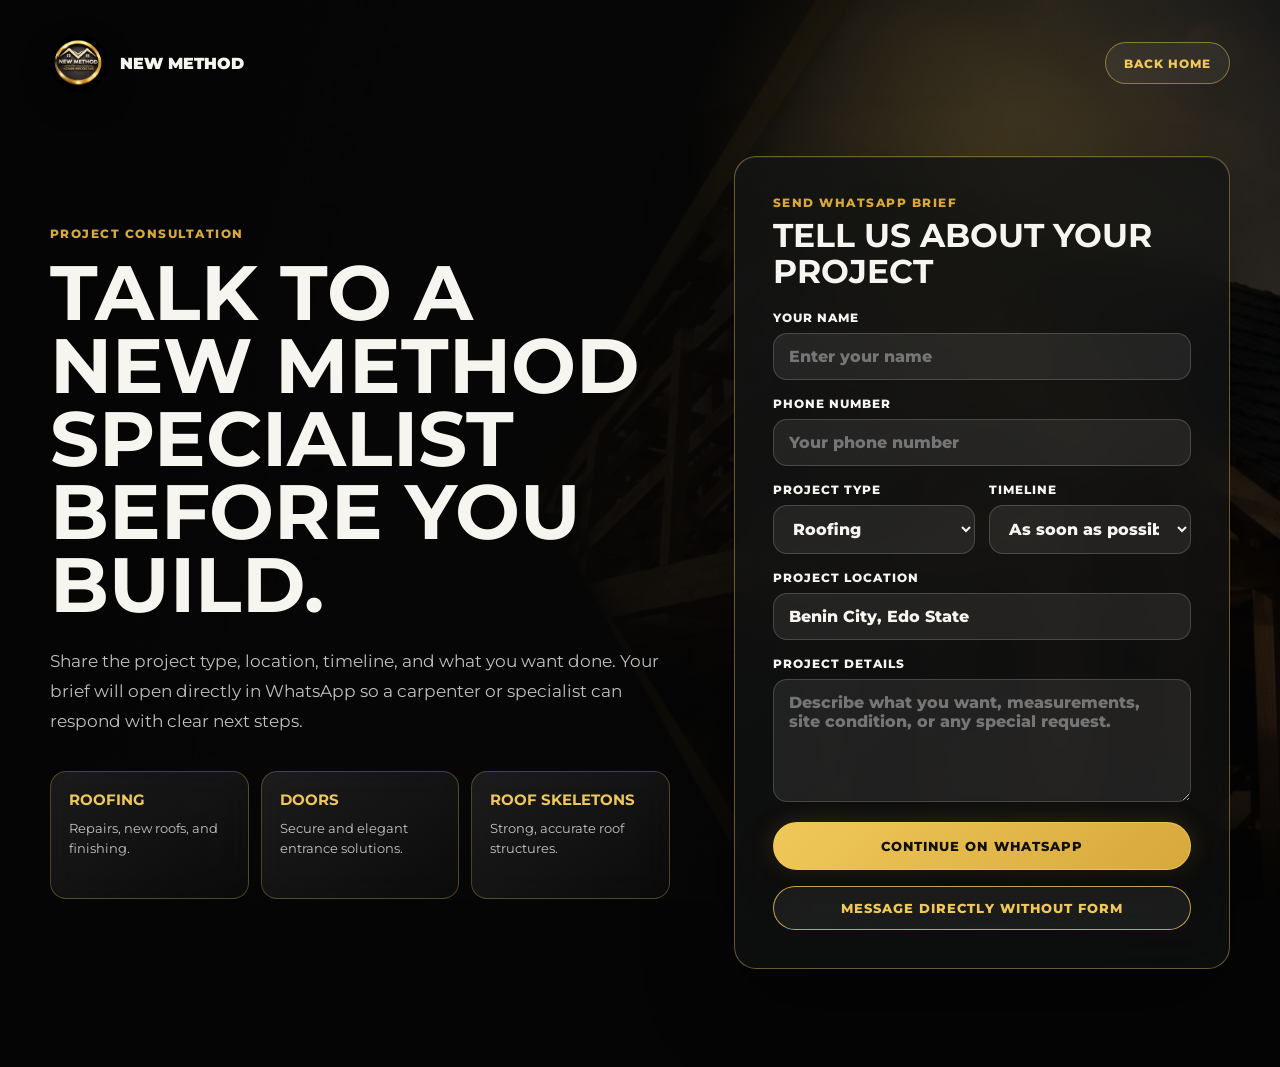
==== consultation.html @ fadebe5d "Initial website upload" ====
<!doctype html>
<html lang="en">
  <head>
    <meta charset="utf-8" />
    <meta name="viewport" content="width=device-width, initial-scale=1" />
    <meta
      name="description"
      content="Consult New Method Carpentry and Aluminium about roofing, doors, roof skeletons, and custom carpentry projects."
    />
    <title>Consultation | New Method Carpentry</title>
    <link rel="preconnect" href="https://fonts.googleapis.com" />
    <link rel="preconnect" href="https://fonts.gstatic.com" crossorigin />
    <link
      href="https://fonts.googleapis.com/css2?family=Montserrat:wght@400;500;600;700;800;900&display=swap"
      rel="stylesheet"
    />
    <link rel="stylesheet" href="styles.css?v=14" />
  </head>
  <body>
    <main class="consult-page">
      <img
        class="consult-bg"
        src="assets/landing-page-background.jpeg"
        alt="Timber roof skeleton under construction"
      />

      <header class="consult-header">
        <a class="consult-brand" href="index.html" aria-label="Back to New Method home">
          <img src="assets/new-method-logo.jpeg" alt="New Method Carpentry and Aluminum logo" />
          <span>New Method</span>
        </a>
        <a class="consult-nav-link" href="index.html">Back Home</a>
      </header>

      <section class="consult-layout" aria-label="Project consultation">
        <div class="consult-copy">
          <span>Project Consultation</span>
          <h1>Talk to a New Method specialist before you build.</h1>
          <p>
            Share the project type, location, timeline, and what you want done. Your brief will open directly
            in WhatsApp so a carpenter or specialist can respond with clear next steps.
          </p>

          <div class="consult-highlights" aria-label="Consultation highlights">
            <div>
              <strong>Roofing</strong>
              <small>Repairs, new roofs, and finishing.</small>
            </div>
            <div>
              <strong>Doors</strong>
              <small>Secure and elegant entrance solutions.</small>
            </div>
            <div>
              <strong>Roof Skeletons</strong>
              <small>Strong, accurate roof structures.</small>
            </div>
          </div>
        </div>

        <form class="consult-form" data-consult-form>
          <div class="form-heading">
            <span>Send WhatsApp Brief</span>
            <h2>Tell us about your project</h2>
          </div>

          <label>
            <span>Your name</span>
            <input name="name" type="text" placeholder="Enter your name" autocomplete="name" required />
          </label>

          <label>
            <span>Phone number</span>
            <input name="phone" type="tel" placeholder="Your phone number" autocomplete="tel" />
          </label>

          <div class="form-grid">
            <label>
              <span>Project type</span>
              <select name="service" required>
                <option value="Roofing">Roofing</option>
                <option value="Doors">Doors</option>
                <option value="Roof Skeletons">Roof Skeletons</option>
                <option value="Custom Carpentry">Custom Carpentry</option>
                <option value="Aluminium Work">Aluminium Work</option>
              </select>
            </label>

            <label>
              <span>Timeline</span>
              <select name="timeline" required>
                <option value="As soon as possible">As soon as possible</option>
                <option value="This week">This week</option>
                <option value="This month">This month</option>
                <option value="Still planning">Still planning</option>
              </select>
            </label>
          </div>

          <label>
            <span>Project location</span>
            <input name="location" type="text" value="Benin City, Edo State" required />
          </label>

          <label>
            <span>Project details</span>
            <textarea
              name="details"
              rows="5"
              placeholder="Describe what you want, measurements, site condition, or any special request."
              required
            ></textarea>
          </label>

          <button class="consult-submit" type="submit">
            Continue On WhatsApp
          </button>

          <a
            class="direct-whatsapp"
            href="https://wa.me/2348166090745?text=Hello%20New%20Method%2C%20I%20want%20to%20consult%20about%20a%20project."
            target="_blank"
            rel="noreferrer"
          >
            Message directly without form
          </a>
        </form>
      </section>
    </main>

    <script src="consultation.js?v=1"></script>
  </body>
</html>
---- styles.css ----
﻿:root {
  --gold: #d7a83b;
  --gold-bright: #f0c85a;
  --white: #f7f5f0;
  --dark: #0d0e0e;
  --panel: #111212;
  --line: rgba(215, 168, 59, 0.38);
  --soft: rgba(247, 245, 240, 0.78);
}

* {
  box-sizing: border-box;
}

*::before,
*::after {
  box-sizing: border-box;
}

html,
body {
  min-height: 100%;
}

html {
  -webkit-text-size-adjust: 100%;
  scroll-behavior: smooth;
  scroll-padding-top: 96px;
}

body {
  margin: 0;
  overflow-x: hidden;
  color: var(--white);
  background: #050505;
  font-family: Montserrat, Arial, sans-serif;
}

body.modal-open {
  overflow: hidden;
}

a {
  color: inherit;
  text-decoration: none;
}

img,
video {
  display: block;
  max-width: 100%;
}

button,
a,
input,
select,
textarea {
  -webkit-tap-highlight-color: rgba(240, 200, 90, 0.24);
}

:focus-visible {
  outline: 2px solid rgba(240, 200, 90, 0.9);
  outline-offset: 3px;
}

.top-component-bar {
  position: fixed;
  top: clamp(12px, 2vw, 22px);
  right: clamp(12px, 3vw, 42px);
  left: clamp(12px, 3vw, 42px);
  z-index: 40;
  display: flex;
  align-items: center;
  justify-content: space-between;
  gap: 18px;
  max-width: 1220px;
  margin: 0 auto;
  padding: 10px 12px;
  border: 1px solid rgba(240, 200, 90, 0.34);
  border-radius: 999px;
  background: linear-gradient(135deg, rgba(9, 10, 10, 0.74), rgba(9, 10, 10, 0.44));
  box-shadow: 0 22px 60px rgba(0, 0, 0, 0.3), inset 0 1px 0 rgba(255, 255, 255, 0.08);
  backdrop-filter: blur(22px);
}

.top-component-bar.is-menu-open {
  border-color: rgba(240, 200, 90, 0.54);
  background: linear-gradient(135deg, rgba(9, 10, 10, 0.9), rgba(9, 10, 10, 0.76));
}

.top-brand {
  display: inline-flex;
  align-items: center;
  gap: 10px;
  min-width: max-content;
  padding-right: 8px;
  color: var(--white);
  font-size: 0.86rem;
  font-weight: 900;
  letter-spacing: 0.04em;
  text-transform: uppercase;
}

.top-brand img {
  width: 38px;
  height: 38px;
  border-radius: 50%;
  object-fit: cover;
  box-shadow: 0 8px 18px rgba(0, 0, 0, 0.34);
}

.mobile-menu-toggle {
  display: none;
  appearance: none;
  width: 44px;
  height: 44px;
  place-items: center;
  border: 1px solid rgba(240, 200, 90, 0.46);
  border-radius: 50%;
  color: var(--gold-bright);
  background: rgba(255, 255, 255, 0.06);
  cursor: pointer;
  transition: border-color 160ms ease, background 160ms ease, transform 160ms ease;
}

.mobile-menu-toggle span {
  grid-area: 1 / 1;
  width: 20px;
  height: 2px;
  border-radius: 999px;
  background: currentColor;
  transform-origin: center;
  transition: transform 180ms ease, opacity 140ms ease;
}

.mobile-menu-toggle span:nth-child(1) {
  transform: translateY(-6px);
}

.mobile-menu-toggle span:nth-child(3) {
  transform: translateY(6px);
}

.top-component-bar.is-menu-open .mobile-menu-toggle span:nth-child(1) {
  transform: rotate(45deg);
}

.top-component-bar.is-menu-open .mobile-menu-toggle span:nth-child(2) {
  opacity: 0;
}

.top-component-bar.is-menu-open .mobile-menu-toggle span:nth-child(3) {
  transform: rotate(-45deg);
}

.mobile-menu-toggle:hover,
.mobile-menu-toggle:focus-visible {
  border-color: rgba(240, 200, 90, 0.82);
  background: rgba(255, 255, 255, 0.1);
  transform: translateY(-1px);
}

.top-nav-links {
  display: flex;
  align-items: center;
  justify-content: flex-end;
  gap: 6px;
  min-width: 0;
}

.top-nav-links a {
  display: inline-flex;
  min-height: 38px;
  align-items: center;
  justify-content: center;
  border: 1px solid transparent;
  border-radius: 999px;
  padding: 9px 13px;
  color: rgba(247, 245, 240, 0.88);
  font-size: clamp(0.68rem, 0.82vw, 0.82rem);
  font-weight: 800;
  letter-spacing: 0.04em;
  text-transform: uppercase;
  white-space: nowrap;
  transition: color 160ms ease, background 160ms ease, border-color 160ms ease, transform 160ms ease;
}

.top-nav-links a:hover,
.top-nav-links a:focus-visible {
  border-color: rgba(240, 200, 90, 0.4);
  color: var(--gold-bright);
  background: rgba(255, 255, 255, 0.07);
  transform: translateY(-2px);
}

.top-nav-links .nav-quote {
  border-color: rgba(240, 200, 90, 0.78);
  color: #12100b;
  background: linear-gradient(135deg, var(--gold-bright), var(--gold));
}

.top-nav-links .nav-quote:hover,
.top-nav-links .nav-quote:focus-visible {
  color: #12100b;
  background: linear-gradient(135deg, #ffe28c, var(--gold));
}

.landing {
  min-height: 100svh;
  background:
    radial-gradient(circle at 12% 18%, rgba(255, 255, 255, 0.05), transparent 20%),
    #050505;
}

.poster {
  position: relative;
  width: 100%;
  min-height: 100svh;
  overflow: hidden;
  background: var(--dark);
  isolation: isolate;
}

.background {
  position: absolute;
  inset: 0;
  z-index: -3;
  width: 100%;
  height: 100%;
  object-fit: cover;
  object-position: center;
}

.poster::before {
  position: absolute;
  inset: 0;
  z-index: -2;
  background: linear-gradient(90deg, rgba(0, 0, 0, 0.12), transparent 74%);
  content: "";
}

.copy-panel {
  width: min(51.5vw, 790px);
  min-height: calc(100svh - 54px);
  padding: clamp(38px, 7.3vh, 74px) 0 86px clamp(42px, 5.55vw, 86px);
}

.logo {
  display: block;
  width: clamp(164px, 20vw, 315px);
  aspect-ratio: 1;
  margin-left: clamp(20px, 2.35vw, 37px);
  object-fit: cover;
  border-radius: 50%;
  filter: drop-shadow(0 18px 28px rgba(0, 0, 0, 0.42));
}

.headline {
  margin-top: clamp(24px, 3.2vh, 40px);
}

h1 {
  margin: 0;
  text-transform: uppercase;
  letter-spacing: 0;
  line-height: 0.96;
}

h1 span,
h1 strong {
  display: block;
  font-weight: 900;
  text-shadow: 0 5px 10px rgba(0, 0, 0, 0.45);
}

h1 span {
  color: var(--white);
  font-size: clamp(3.1rem, 5.55vw, 5.25rem);
}

h1 strong {
  margin-top: 10px;
  color: var(--gold);
  font-size: clamp(3.3rem, 5.9vw, 5.65rem);
}

.gold-rule {
  display: block;
  width: clamp(72px, 6.2vw, 106px);
  height: 5px;
  margin: clamp(24px, 3.2vh, 34px) 0 21px;
  background: var(--gold);
}

.headline p {
  margin: 0;
  max-width: 560px;
  color: var(--white);
  font-size: clamp(1.32rem, 2.18vw, 2.08rem);
  font-weight: 500;
  line-height: 1.28;
  text-shadow: 0 3px 9px rgba(0, 0, 0, 0.55);
}

.services {
  display: grid;
  grid-template-columns: 1fr 1px 1fr 1px 1.18fr;
  align-items: end;
  width: min(460px, 86%);
  margin-top: clamp(24px, 4vh, 38px);
  color: var(--gold);
}

.service {
  position: relative;
  display: grid;
  justify-items: center;
  gap: 9px;
  width: 100%;
  min-width: 0;
  appearance: none;
  border: 1px solid transparent;
  border-radius: 16px;
  padding: 10px 8px;
  color: inherit;
  background: transparent;
  cursor: pointer;
  font: inherit;
  overflow: hidden;
  transition:
    transform 180ms ease,
    background 180ms ease,
    border-color 180ms ease,
    box-shadow 180ms ease;
}

.service::before {
  position: absolute;
  inset: 0;
  border-radius: inherit;
  background: linear-gradient(145deg, rgba(240, 200, 90, 0.16), rgba(255, 255, 255, 0.04));
  content: "";
  opacity: 0;
  transition: opacity 180ms ease;
}

.service:hover,
.service:focus-visible {
  border-color: rgba(240, 200, 90, 0.48);
  background: rgba(255, 255, 255, 0.045);
  box-shadow: 0 14px 32px rgba(0, 0, 0, 0.24), inset 0 1px 0 rgba(255, 255, 255, 0.1);
  transform: translateY(-6px);
  backdrop-filter: blur(12px);
}

.service:hover::before,
.service:focus-visible::before {
  opacity: 1;
}

.service svg {
  position: relative;
  width: clamp(48px, 5.2vw, 74px);
  height: clamp(48px, 5.2vw, 74px);
  fill: none;
  stroke: currentColor;
  stroke-linecap: square;
  stroke-linejoin: miter;
  stroke-width: 2.4;
  transition: transform 180ms ease, filter 180ms ease;
}

.service:hover svg,
.service:focus-visible svg {
  filter: drop-shadow(0 0 10px rgba(240, 200, 90, 0.36));
  transform: scale(1.08);
}

.service span {
  position: relative;
  color: var(--white);
  font-size: clamp(0.75rem, 1.15vw, 1.1rem);
  font-weight: 500;
  line-height: 1.18;
  text-align: center;
  text-transform: uppercase;
  transition: color 180ms ease;
}

.service:hover span,
.service:focus-visible span {
  color: var(--gold-bright);
}

.divider {
  width: 1px;
  height: clamp(58px, 6vw, 88px);
  background: rgba(215, 168, 59, 0.95);
}

.phone-pill {
  display: inline-flex;
  align-items: center;
  gap: 14px;
  min-width: min(330px, 86%);
  margin-top: clamp(26px, 4.8vh, 46px);
  padding: 12px 24px;
  border: 1.5px solid var(--gold);
  border-radius: 999px;
  color: var(--gold-bright);
  background: rgba(0, 0, 0, 0.14);
  font-size: clamp(1.15rem, 1.9vw, 1.72rem);
  font-weight: 500;
  letter-spacing: 0;
  text-shadow: 0 2px 8px rgba(0, 0, 0, 0.5);
}

.phone-pill svg {
  width: 25px;
  height: 25px;
  flex: 0 0 25px;
  fill: currentColor;
}

.consult-button,
.consult-submit,
.direct-whatsapp {
  display: inline-flex;
  align-items: center;
  justify-content: center;
  min-height: 48px;
  border: 1px solid rgba(240, 200, 90, 0.78);
  border-radius: 999px;
  cursor: pointer;
  font-family: inherit;
  font-size: clamp(0.82rem, 1vw, 0.94rem);
  font-weight: 800;
  letter-spacing: 0.08em;
  text-align: center;
  text-transform: uppercase;
  transition: transform 180ms ease, box-shadow 180ms ease, border-color 180ms ease, background 180ms ease;
}

.consult-button,
.consult-submit {
  color: #12100b;
  background: linear-gradient(135deg, var(--gold-bright), var(--gold));
  box-shadow: 0 18px 38px rgba(0, 0, 0, 0.3), 0 0 24px rgba(215, 168, 59, 0.18);
}

.hero-consult-button {
  width: min(330px, 86%);
  margin-top: 14px;
  padding: 13px 24px;
}

.consult-button:hover,
.consult-button:focus-visible,
.consult-submit:hover,
.consult-submit:focus-visible,
.direct-whatsapp:hover,
.direct-whatsapp:focus-visible {
  border-color: rgba(255, 230, 142, 0.95);
  box-shadow: 0 24px 48px rgba(0, 0, 0, 0.36), 0 0 36px rgba(215, 168, 59, 0.24);
  transform: translateY(-3px);
}

.tagline {
  position: absolute;
  right: 0;
  bottom: 0;
  left: 0;
  display: flex;
  min-height: 54px;
  align-items: center;
  justify-content: center;
  padding: 12px 24px;
  border-top: 1px solid var(--gold);
  color: var(--gold-bright);
  background: rgba(4, 4, 4, 0.42);
  font-size: clamp(0.82rem, 1.45vw, 1.35rem);
  font-weight: 400;
  letter-spacing: 0.28em;
  text-align: center;
  text-transform: uppercase;
}

.second-scroll {
  position: relative;
  overflow: hidden;
  min-height: 100svh;
  padding: clamp(34px, 4.3vw, 58px) clamp(18px, 7.6vw, 110px) 0;
  background:
    radial-gradient(circle at 50% 8%, rgba(255, 255, 255, 0.05), transparent 20%),
    radial-gradient(circle at 14% 68%, rgba(215, 168, 59, 0.08), transparent 24%),
    #0b0c0c;
}

.second-scroll::before {
  position: absolute;
  inset: 0;
  pointer-events: none;
  background-image:
    linear-gradient(rgba(255, 255, 255, 0.018) 1px, transparent 1px),
    linear-gradient(90deg, rgba(255, 255, 255, 0.012) 1px, transparent 1px);
  background-size: 28px 28px;
  content: "";
  opacity: 0.24;
}

.section-title {
  position: relative;
  z-index: 1;
  max-width: 760px;
  margin: 0 auto clamp(28px, 3.4vw, 42px);
  text-align: center;
  text-transform: uppercase;
}

.section-title span,
.about-copy > span {
  display: block;
  margin-bottom: 10px;
  color: var(--gold);
  font-size: clamp(0.78rem, 1vw, 0.95rem);
  font-weight: 800;
  letter-spacing: 0.08em;
  text-transform: uppercase;
}

.section-title h2,
.about-copy h2 {
  margin: 0;
  color: var(--white);
  font-size: clamp(1.75rem, 3vw, 2.72rem);
  font-weight: 800;
  letter-spacing: 0.035em;
  line-height: 1.18;
}

.section-title strong,
.about-copy strong {
  color: var(--gold);
}

.section-title i,
.service-card-body > i {
  display: block;
  width: 56px;
  height: 3px;
  margin: 16px auto 0;
  background: var(--gold);
}

.service-cards {
  position: relative;
  z-index: 1;
  display: grid;
  grid-template-columns: repeat(3, minmax(0, 1fr));
  gap: clamp(22px, 2.7vw, 32px);
  max-width: 970px;
  margin: 0 auto clamp(40px, 5.2vw, 58px);
}

.service-card {
  position: relative;
  overflow: hidden;
  min-height: 385px;
  border: 1px solid rgba(247, 245, 240, 0.22);
  border-radius: 10px;
  background: linear-gradient(145deg, rgba(255, 255, 255, 0.09), rgba(255, 255, 255, 0.025));
  box-shadow: 0 22px 44px rgba(0, 0, 0, 0.24);
  cursor: pointer;
  outline: 0;
  transition:
    transform 220ms ease,
    border-color 220ms ease,
    box-shadow 220ms ease,
    background 220ms ease;
  backdrop-filter: blur(18px);
}

.service-card::before {
  position: absolute;
  inset: 0;
  pointer-events: none;
  background: linear-gradient(135deg, rgba(240, 200, 90, 0.2), transparent 34%, rgba(255, 255, 255, 0.08) 72%, transparent);
  content: "";
  opacity: 0;
  transition: opacity 220ms ease;
}

.service-card:hover,
.service-card:focus-visible {
  border-color: rgba(240, 200, 90, 0.72);
  box-shadow: 0 30px 70px rgba(0, 0, 0, 0.38), 0 0 34px rgba(215, 168, 59, 0.12);
  transform: translateY(-10px);
}

.service-card:hover::before,
.service-card:focus-visible::before {
  opacity: 1;
}

.service-card img {
  width: 100%;
  height: 205px;
  object-fit: cover;
  filter: saturate(0.96) contrast(1.05) brightness(0.85);
  transition: transform 420ms ease, filter 220ms ease;
}

.service-card:hover > img,
.service-card:focus-visible > img {
  filter: saturate(1.04) contrast(1.08) brightness(0.98);
  transform: scale(1.055);
}

.service-card:nth-child(1) img {
  object-position: center 46%;
}

.service-card:nth-child(2) img {
  object-position: center 42%;
}

.service-card:nth-child(3) img {
  object-position: center 46%;
}

.service-card-body {
  position: relative;
  display: grid;
  justify-items: center;
  min-height: 228px;
  padding: 50px 26px 24px;
  border-top: 1px solid rgba(215, 168, 59, 0.18);
  background: rgba(8, 9, 9, 0.58);
  text-align: center;
}

.card-icon {
  position: absolute;
  top: -32px;
  left: 50%;
  display: grid;
  width: 68px;
  height: 68px;
  place-items: center;
  border: 1.5px solid var(--gold);
  border-radius: 50%;
  color: var(--gold);
  background: #121313;
  transform: translateX(-50%);
}

.card-icon svg,
.step-icon svg {
  width: 40px;
  height: 40px;
  fill: none;
  stroke: currentColor;
  stroke-linecap: round;
  stroke-linejoin: round;
  stroke-width: 2.6;
}

.service-card h3,
.process-step h3 {
  margin: 0;
  color: var(--white);
  font-size: clamp(1.18rem, 1.7vw, 1.48rem);
  font-weight: 800;
  letter-spacing: 0.025em;
  text-transform: uppercase;
}

.service-card p,
.about-copy p,
.process-step p {
  margin: 12px 0 0;
  color: var(--soft);
  font-size: clamp(0.94rem, 1.2vw, 1.05rem);
  font-weight: 500;
  line-height: 1.55;
}

.project-peek {
  display: flex;
  justify-content: center;
  gap: 8px;
  margin-top: 17px;
}

.project-peek img {
  width: 44px;
  height: 44px;
  border: 1px solid rgba(240, 200, 90, 0.45);
  border-radius: 50%;
  object-fit: cover;
  filter: saturate(0.95) brightness(0.9);
  box-shadow: 0 8px 18px rgba(0, 0, 0, 0.28);
  transition: transform 180ms ease, border-color 180ms ease;
}

.service-card:hover .project-peek img,
.service-card:focus-visible .project-peek img {
  border-color: rgba(240, 200, 90, 0.95);
  transform: translateY(-3px);
}

.view-projects {
  display: inline-flex;
  align-items: center;
  justify-content: center;
  min-height: 34px;
  margin-top: 15px;
  padding: 7px 16px;
  border: 1px solid rgba(240, 200, 90, 0.58);
  border-radius: 999px;
  color: var(--gold-bright);
  background: rgba(255, 255, 255, 0.06);
  font-size: 0.72rem;
  font-weight: 800;
  letter-spacing: 0.08em;
  text-transform: uppercase;
  backdrop-filter: blur(12px);
}

.service-card-body > i {
  width: 52px;
  height: 2px;
  margin-top: 15px;
}

.motion-showcase {
  position: relative;
  z-index: 1;
  display: grid;
  grid-template-columns: minmax(250px, 0.58fr) minmax(0, 1.42fr);
  gap: clamp(28px, 4vw, 58px);
  width: calc(100% + clamp(36px, 15.2vw, 220px));
  margin: 0 0 clamp(42px, 5vw, 68px) calc(clamp(18px, 7.6vw, 110px) * -1);
  padding: clamp(46px, 5.8vw, 82px) clamp(18px, 7.6vw, 110px);
  border-top: 1px solid rgba(240, 200, 90, 0.28);
  border-bottom: 1px solid rgba(240, 200, 90, 0.28);
  overflow: hidden;
  background:
    radial-gradient(circle at 78% 22%, rgba(240, 200, 90, 0.18), transparent 24%),
    linear-gradient(120deg, rgba(11, 12, 12, 0.98) 0%, rgba(16, 17, 17, 0.94) 42%, rgba(11, 30, 28, 0.68) 100%);
  isolation: isolate;
}

.motion-showcase::before {
  position: absolute;
  inset: 0;
  z-index: -1;
  pointer-events: none;
  background:
    linear-gradient(90deg, transparent 0 10%, rgba(255, 255, 255, 0.045) 10.08%, transparent 10.14%),
    linear-gradient(180deg, rgba(255, 255, 255, 0.05), transparent 30%, rgba(240, 200, 90, 0.1));
  content: "";
  opacity: 0.55;
}

.motion-showcase::after {
  position: absolute;
  top: 12%;
  right: -6%;
  z-index: -1;
  width: min(42vw, 560px);
  aspect-ratio: 1;
  border: 1px solid rgba(240, 200, 90, 0.16);
  border-radius: 50%;
  background: radial-gradient(circle, rgba(240, 200, 90, 0.1), transparent 62%);
  content: "";
}

.motion-copy {
  position: sticky;
  top: 124px;
  align-self: start;
  max-width: 390px;
  padding-top: 10px;
}

.motion-copy > span {
  display: block;
  margin-bottom: 12px;
  color: var(--gold);
  font-size: 0.88rem;
  font-weight: 900;
  letter-spacing: 0.08em;
  text-transform: uppercase;
}

.motion-copy h2 {
  margin: 0;
  color: var(--white);
  font-size: 2.45rem;
  font-weight: 900;
  letter-spacing: 0;
  line-height: 1.06;
  text-transform: uppercase;
}

.motion-copy h2 strong {
  display: block;
  color: var(--gold);
}

.motion-copy p {
  margin: 18px 0 0;
  color: var(--soft);
  font-size: 1rem;
  font-weight: 500;
  line-height: 1.65;
}

.motion-quote {
  margin-top: 24px;
  padding: 13px 20px;
}

.motion-visual {
  min-width: 0;
}

.motion-video-frame {
  position: relative;
  overflow: hidden;
  min-height: clamp(450px, 55vw, 680px);
  border: 1px solid rgba(247, 245, 240, 0.18);
  border-radius: 10px;
  background: rgba(255, 255, 255, 0.045);
  box-shadow: 0 36px 92px rgba(0, 0, 0, 0.48), 0 0 42px rgba(57, 140, 127, 0.14);
  transform: translateY(var(--motion-lift, 0px));
  transition:
    transform 520ms ease,
    border-color 220ms ease,
    box-shadow 220ms ease;
  backdrop-filter: blur(16px);
}

.motion-video-frame::before {
  position: absolute;
  inset: 0;
  z-index: 1;
  pointer-events: none;
  background:
    linear-gradient(145deg, rgba(240, 200, 90, 0.22), transparent 30%, rgba(57, 140, 127, 0.18)),
    linear-gradient(180deg, rgba(0, 0, 0, 0.04), transparent 38%, rgba(0, 0, 0, 0.82));
  content: "";
  opacity: 0.86;
}

.motion-video-frame::after {
  position: absolute;
  inset: 14px;
  z-index: 1;
  pointer-events: none;
  border: 1px solid rgba(255, 255, 255, 0.12);
  border-radius: 8px;
  content: "";
}

.motion-video-frame:hover,
.motion-video-frame:focus-within {
  border-color: rgba(240, 200, 90, 0.68);
  box-shadow: 0 34px 72px rgba(0, 0, 0, 0.48), 0 0 34px rgba(57, 140, 127, 0.18);
}

.motion-video-frame:hover,
.motion-video-frame:focus-within {
  transform: translateY(calc(var(--motion-lift, 0px) - 6px));
}

.motion-video-frame video {
  width: 100%;
  height: 100%;
  min-height: 100%;
  object-fit: cover;
  filter: saturate(1.04) contrast(1.12) brightness(0.8);
  transform: translateY(var(--motion-shift, 0px)) scale(var(--motion-scale, 1.045));
  transition: filter 240ms ease, transform 600ms ease;
}

.motion-video-frame:hover video,
.motion-video-frame:focus-within video {
  filter: saturate(1.14) contrast(1.16) brightness(0.94);
}

.motion-label {
  position: absolute;
  right: clamp(16px, 2vw, 26px);
  bottom: clamp(16px, 2vw, 26px);
  left: clamp(16px, 2vw, 26px);
  z-index: 2;
  display: grid;
  gap: 8px;
  padding: 14px 16px;
  border: 1px solid rgba(255, 255, 255, 0.14);
  border-radius: 8px;
  background: rgba(6, 7, 7, 0.42);
  box-shadow: inset 0 1px 0 rgba(255, 255, 255, 0.08);
  backdrop-filter: blur(16px);
}

.motion-label span {
  color: var(--gold-bright);
  font-size: 0.72rem;
  font-weight: 900;
  letter-spacing: 0.08em;
  text-transform: uppercase;
}

.motion-label strong {
  color: var(--white);
  font-size: 1rem;
  font-weight: 900;
  letter-spacing: 0;
  line-height: 1.15;
  text-transform: uppercase;
}

.motion-points {
  display: grid;
  grid-template-columns: repeat(3, minmax(0, 1fr));
  gap: 12px;
  margin-top: 14px;
}

.motion-points article {
  display: grid;
  gap: 8px;
  min-height: 104px;
  align-content: center;
  border: 1px solid rgba(240, 200, 90, 0.24);
  border-radius: 10px;
  padding: 16px;
  background: linear-gradient(145deg, rgba(255, 255, 255, 0.09), rgba(255, 255, 255, 0.025));
  box-shadow: inset 0 1px 0 rgba(255, 255, 255, 0.07);
  backdrop-filter: blur(14px);
}

.motion-points span {
  color: var(--gold);
  font-size: 0.76rem;
  font-weight: 900;
}

.motion-points strong {
  color: var(--white);
  font-size: 0.88rem;
  line-height: 1.3;
  text-transform: uppercase;
}

@media (prefers-reduced-motion: reduce) {
  .motion-video-frame,
  .motion-video-frame video {
    transition: none;
  }
}

.about-band {
  position: relative;
  z-index: 1;
  display: grid;
  grid-template-columns: minmax(0, 1.08fr) minmax(360px, 0.95fr);
  width: calc(100% + clamp(36px, 15.2vw, 220px));
  margin-left: calc(clamp(18px, 7.6vw, 110px) * -1);
  border-top: 1px solid rgba(215, 168, 59, 0.28);
  border-bottom: 1px solid rgba(215, 168, 59, 0.28);
  background: #101111;
}

.about-photo {
  min-height: 398px;
  border-right: 1px solid rgba(215, 168, 59, 0.42);
  background-image: url("assets/landing-page-second-scroll-inspiration.jpeg");
  background-size: 188%;
  background-position: left 65%;
  filter: saturate(1.02) contrast(1.05);
}

.about-copy {
  display: flex;
  flex-direction: column;
  justify-content: center;
  padding: clamp(34px, 5.2vw, 58px) clamp(32px, 6vw, 72px);
}

.about-copy h2 {
  max-width: 520px;
  font-size: clamp(1.85rem, 3.2vw, 2.98rem);
}

.about-copy h2 strong {
  display: block;
}

.about-copy p {
  max-width: 535px;
  margin-top: 20px;
}

.about-copy ul {
  display: grid;
  gap: 14px;
  margin: 24px 0 0;
  padding: 0;
  color: var(--white);
  font-size: clamp(0.95rem, 1.2vw, 1.05rem);
  font-weight: 500;
  list-style: none;
}

.about-copy li {
  position: relative;
  padding-left: 34px;
}

.about-copy li::before {
  position: absolute;
  top: -1px;
  left: 0;
  display: grid;
  width: 21px;
  height: 21px;
  place-items: center;
  border-radius: 50%;
  color: #111;
  background: var(--gold);
  content: "\2713";
  font-size: 0.8rem;
  font-weight: 900;
}

.process-block {
  position: relative;
  z-index: 1;
  padding: clamp(26px, 3.4vw, 38px) 0 clamp(38px, 4.7vw, 58px);
}

.process-title {
  margin-bottom: clamp(26px, 3.4vw, 42px);
}

.process-title h2 {
  font-size: clamp(1.55rem, 2.8vw, 2.42rem);
}

.process-track {
  display: grid;
  grid-template-columns: minmax(0, 1fr) auto minmax(0, 1fr) auto minmax(0, 1fr) auto minmax(0, 1fr);
  gap: clamp(18px, 2.6vw, 34px);
  align-items: start;
  max-width: 1040px;
  margin: 0 auto;
}

.consult-strip {
  display: grid;
  grid-template-columns: minmax(0, 1fr) auto;
  gap: 28px;
  align-items: center;
  max-width: 1040px;
  margin: clamp(36px, 4vw, 54px) auto 0;
  padding: clamp(24px, 3vw, 34px);
  border: 1px solid rgba(240, 200, 90, 0.35);
  border-radius: 18px;
  background: linear-gradient(145deg, rgba(255, 255, 255, 0.1), rgba(255, 255, 255, 0.035));
  box-shadow: 0 22px 54px rgba(0, 0, 0, 0.28), inset 0 1px 0 rgba(255, 255, 255, 0.08);
  backdrop-filter: blur(18px);
}

.consult-strip span,
.consult-copy > span,
.form-heading span {
  display: block;
  color: var(--gold);
  font-size: 0.78rem;
  font-weight: 800;
  letter-spacing: 0.12em;
  text-transform: uppercase;
}

.consult-strip h2 {
  margin: 10px 0 0;
  color: var(--white);
  font-size: clamp(1.35rem, 2.3vw, 2.1rem);
  line-height: 1.15;
  text-transform: uppercase;
}

.consult-strip p {
  max-width: 650px;
  margin: 10px 0 0;
  color: var(--soft);
  line-height: 1.6;
}

.consult-strip .consult-button {
  min-width: 220px;
  padding: 13px 22px;
}

.testimonials-block {
  position: relative;
  z-index: 1;
  padding: clamp(44px, 5vw, 68px) 0 clamp(26px, 3vw, 38px);
}

.testimonials-title {
  margin-bottom: clamp(24px, 3vw, 34px);
}

.testimonial-grid {
  display: grid;
  grid-template-columns: repeat(3, minmax(0, 1fr));
  gap: clamp(16px, 2.4vw, 26px);
  max-width: 1040px;
  margin: 0 auto;
}

.testimonial-grid article {
  min-height: 250px;
  padding: clamp(22px, 3vw, 30px);
  border: 1px solid rgba(240, 200, 90, 0.28);
  border-radius: 18px;
  background: linear-gradient(145deg, rgba(255, 255, 255, 0.09), rgba(255, 255, 255, 0.025));
  box-shadow: 0 22px 54px rgba(0, 0, 0, 0.24), inset 0 1px 0 rgba(255, 255, 255, 0.08);
  backdrop-filter: blur(18px);
}

.testimonial-grid article::before {
  display: block;
  margin-bottom: 18px;
  color: var(--gold);
  content: "\201C";
  font-size: 4rem;
  font-weight: 900;
  line-height: 0.7;
}

.testimonial-grid p {
  margin: 0;
  color: var(--soft);
  line-height: 1.7;
}

.testimonial-grid strong,
.testimonial-grid span {
  display: block;
}

.testimonial-grid strong {
  margin-top: 22px;
  color: var(--white);
  font-size: 0.92rem;
  text-transform: uppercase;
}

.testimonial-grid span {
  margin-top: 6px;
  color: var(--gold-bright);
  font-size: 0.78rem;
  font-weight: 800;
  letter-spacing: 0.08em;
  text-transform: uppercase;
}

.process-step {
  min-width: 0;
  text-align: center;
}

.step-visual {
  position: relative;
  display: inline-grid;
  place-items: center;
  margin-bottom: 17px;
}

.step-number {
  position: absolute;
  top: 36px;
  left: -43px;
  display: grid;
  width: 39px;
  height: 39px;
  place-items: center;
  border: 1.4px solid var(--gold);
  border-radius: 50%;
  color: var(--gold-bright);
  background: #101111;
  font-size: 0.78rem;
  font-weight: 800;
}

.step-icon {
  display: grid;
  width: clamp(70px, 7.2vw, 92px);
  height: clamp(70px, 7.2vw, 92px);
  place-items: center;
  border: 1.4px solid var(--gold);
  border-radius: 50%;
  color: var(--gold);
  background: rgba(215, 168, 59, 0.05);
}

.step-icon svg {
  width: 42px;
  height: 42px;
  fill: rgba(215, 168, 59, 0.22);
}

.process-step h3 {
  color: var(--gold);
  font-size: clamp(0.92rem, 1.1vw, 1.04rem);
}

.process-step p {
  max-width: 180px;
  margin-inline: auto;
  font-size: clamp(0.86rem, 1vw, 0.96rem);
}

.arrow {
  margin-top: 62px;
  color: var(--gold);
  font-size: clamp(2.2rem, 3.2vw, 3.25rem);
  font-weight: 300;
  line-height: 1;
}

.gallery-modal {
  position: fixed;
  inset: 0;
  z-index: 50;
  display: grid;
  place-items: center;
  padding: clamp(16px, 3.2vw, 42px);
  opacity: 0;
  pointer-events: none;
  transition: opacity 180ms ease;
}

.gallery-modal.is-open {
  opacity: 1;
  pointer-events: auto;
}

.modal-backdrop {
  position: absolute;
  inset: 0;
  border: 0;
  background:
    radial-gradient(circle at 18% 24%, rgba(215, 168, 59, 0.16), transparent 28%),
    rgba(0, 0, 0, 0.74);
  backdrop-filter: blur(18px);
}

.gallery-shell {
  position: relative;
  display: grid;
  grid-template-columns: minmax(0, 1.25fr) minmax(310px, 0.58fr);
  width: min(1120px, 100%);
  max-height: min(760px, calc(100svh - 42px));
  overflow: hidden;
  border: 1px solid rgba(240, 200, 90, 0.44);
  border-radius: 18px;
  background: linear-gradient(145deg, rgba(18, 19, 19, 0.9), rgba(18, 19, 19, 0.62));
  box-shadow: 0 35px 95px rgba(0, 0, 0, 0.62), inset 0 1px 0 rgba(255, 255, 255, 0.08);
  backdrop-filter: blur(24px);
  transform: translateY(18px) scale(0.98);
  transition: transform 220ms ease;
}

.gallery-modal.is-open .gallery-shell {
  transform: translateY(0) scale(1);
}

.modal-close {
  position: absolute;
  top: 16px;
  right: 16px;
  z-index: 3;
  display: grid;
  width: 42px;
  height: 42px;
  place-items: center;
  border: 1px solid rgba(240, 200, 90, 0.56);
  border-radius: 50%;
  color: var(--gold-bright);
  background: rgba(0, 0, 0, 0.32);
  cursor: pointer;
  font-size: 2rem;
  line-height: 1;
  backdrop-filter: blur(12px);
}

.gallery-stage {
  position: relative;
  min-width: 0;
  min-height: 560px;
  overflow: hidden;
  background: #070707;
}

.gallery-stage::after {
  position: absolute;
  inset: auto 0 0;
  height: 34%;
  pointer-events: none;
  background: linear-gradient(0deg, rgba(0, 0, 0, 0.55), transparent);
  content: "";
}

.gallery-stage img {
  width: 100%;
  height: 100%;
  min-height: inherit;
  object-fit: contain;
  object-position: center;
  background: rgba(0, 0, 0, 0.45);
}

.gallery-nav {
  position: absolute;
  top: 50%;
  z-index: 2;
  display: grid;
  width: 48px;
  height: 48px;
  place-items: center;
  border: 1px solid rgba(240, 200, 90, 0.6);
  border-radius: 50%;
  color: var(--gold-bright);
  background: rgba(0, 0, 0, 0.34);
  cursor: pointer;
  font-size: 2.5rem;
  line-height: 0.8;
  transform: translateY(-50%);
  backdrop-filter: blur(14px);
}

.gallery-nav.prev {
  left: 18px;
}

.gallery-nav.next {
  right: 18px;
}

.gallery-details {
  display: flex;
  flex-direction: column;
  min-width: 0;
  min-height: 0;
  padding: clamp(26px, 4vw, 46px);
  border-left: 1px solid rgba(240, 200, 90, 0.22);
}

.gallery-details > span {
  color: var(--gold);
  font-size: 0.78rem;
  font-weight: 800;
  letter-spacing: 0.13em;
  text-transform: uppercase;
}

.gallery-details h2 {
  margin: 12px 0 0;
  color: var(--white);
  font-size: clamp(1.9rem, 3.4vw, 3.2rem);
  line-height: 1;
  text-transform: uppercase;
}

.gallery-details p {
  margin: 18px 0 0;
  color: var(--soft);
  line-height: 1.65;
  overflow-wrap: anywhere;
}

.gallery-count {
  margin-top: 18px;
  color: var(--gold-bright);
  font-weight: 800;
}

.gallery-thumbs {
  display: grid;
  grid-template-columns: repeat(3, minmax(0, 1fr));
  gap: 10px;
  margin-top: auto;
  padding-top: 24px;
}

.gallery-thumb {
  overflow: hidden;
  height: 82px;
  border: 1px solid rgba(247, 245, 240, 0.18);
  border-radius: 10px;
  background: rgba(255, 255, 255, 0.05);
  cursor: pointer;
}

.gallery-thumb.is-active {
  border-color: var(--gold-bright);
  box-shadow: 0 0 0 2px rgba(240, 200, 90, 0.2);
}

.gallery-thumb img {
  width: 100%;
  height: 100%;
  object-fit: cover;
  transition: transform 180ms ease;
}

.gallery-thumb:hover img,
.gallery-thumb:focus-visible img {
  transform: scale(1.08);
}

.consult-page {
  position: relative;
  min-height: 100svh;
  overflow: hidden;
  padding: clamp(18px, 3vw, 34px);
  background: #050505;
  isolation: isolate;
}

.consult-bg {
  position: fixed;
  inset: 0;
  z-index: -3;
  width: 100%;
  height: 100%;
  object-fit: cover;
  object-position: center;
  opacity: 0.62;
}

.consult-page::before {
  position: fixed;
  inset: 0;
  z-index: -2;
  background:
    radial-gradient(circle at 78% 18%, rgba(215, 168, 59, 0.18), transparent 25%),
    linear-gradient(105deg, rgba(5, 5, 5, 0.96) 0%, rgba(6, 6, 6, 0.9) 52%, rgba(6, 6, 6, 0.58) 100%);
  content: "";
}

.consult-page::after {
  position: fixed;
  inset: 0;
  z-index: -1;
  pointer-events: none;
  background-image:
    linear-gradient(rgba(255, 255, 255, 0.018) 1px, transparent 1px),
    linear-gradient(90deg, rgba(255, 255, 255, 0.012) 1px, transparent 1px);
  background-size: 28px 28px;
  content: "";
  opacity: 0.26;
}

.consult-header {
  display: flex;
  align-items: center;
  justify-content: space-between;
  gap: 18px;
  width: min(1180px, 100%);
  margin: 0 auto;
}

.consult-brand {
  display: inline-flex;
  align-items: center;
  gap: 12px;
  color: var(--white);
  font-weight: 900;
  text-transform: uppercase;
}

.consult-brand img {
  width: 58px;
  height: 58px;
  border-radius: 50%;
  object-fit: cover;
  box-shadow: 0 12px 28px rgba(0, 0, 0, 0.35);
}

.consult-nav-link,
.direct-whatsapp {
  color: var(--gold-bright);
  background: rgba(255, 255, 255, 0.06);
  backdrop-filter: blur(14px);
}

.consult-nav-link {
  display: inline-flex;
  align-items: center;
  min-height: 42px;
  padding: 10px 18px;
  border: 1px solid rgba(240, 200, 90, 0.48);
  border-radius: 999px;
  font-size: 0.78rem;
  font-weight: 800;
  letter-spacing: 0.08em;
  text-transform: uppercase;
}

.consult-layout {
  display: grid;
  grid-template-columns: minmax(0, 0.9fr) minmax(360px, 0.72fr);
  gap: clamp(28px, 5vw, 68px);
  align-items: center;
  width: min(1180px, 100%);
  min-height: calc(100svh - 112px);
  margin: 0 auto;
  padding: clamp(36px, 5vw, 72px) 0;
}

.consult-copy h1 {
  max-width: 720px;
  margin: 16px 0 0;
  color: var(--white);
  font-size: clamp(2.65rem, 6vw, 5.8rem);
  line-height: 0.95;
  text-transform: uppercase;
}

.consult-copy p {
  max-width: 620px;
  margin: 24px 0 0;
  color: var(--soft);
  font-size: clamp(1rem, 1.35vw, 1.14rem);
  line-height: 1.75;
}

.consult-highlights {
  display: grid;
  grid-template-columns: repeat(3, minmax(0, 1fr));
  gap: 12px;
  max-width: 720px;
  margin-top: 34px;
}

.quote-promise {
  display: grid;
  grid-template-columns: repeat(3, minmax(0, 1fr));
  gap: 12px;
  max-width: 760px;
  margin-top: 34px;
}

.consult-highlights div {
  min-height: 128px;
  padding: 18px;
  border: 1px solid rgba(240, 200, 90, 0.28);
  border-radius: 16px;
  background: linear-gradient(145deg, rgba(255, 255, 255, 0.09), rgba(255, 255, 255, 0.025));
  backdrop-filter: blur(16px);
}

.quote-promise article {
  min-height: 148px;
  padding: 20px;
  border: 1px solid rgba(240, 200, 90, 0.3);
  border-radius: 18px;
  background:
    linear-gradient(145deg, rgba(255, 255, 255, 0.1), rgba(255, 255, 255, 0.03)),
    rgba(8, 9, 9, 0.34);
  box-shadow: 0 18px 44px rgba(0, 0, 0, 0.22), inset 0 1px 0 rgba(255, 255, 255, 0.08);
  backdrop-filter: blur(16px);
}

.consult-highlights strong,
.consult-highlights small,
.quote-promise strong,
.quote-promise span {
  display: block;
}

.consult-highlights strong,
.quote-promise strong {
  color: var(--gold-bright);
  font-size: 0.95rem;
  text-transform: uppercase;
}

.consult-highlights small,
.quote-promise span {
  margin-top: 10px;
  color: var(--soft);
  line-height: 1.5;
}

.consult-form {
  display: grid;
  gap: 16px;
  padding: clamp(22px, 3.5vw, 38px);
  border: 1px solid rgba(240, 200, 90, 0.4);
  border-radius: 22px;
  background: linear-gradient(145deg, rgba(18, 19, 19, 0.86), rgba(18, 19, 19, 0.58));
  box-shadow: 0 34px 86px rgba(0, 0, 0, 0.48), inset 0 1px 0 rgba(255, 255, 255, 0.08);
  backdrop-filter: blur(24px);
}

.quote-form {
  gap: 14px;
}

.quote-layout {
  grid-template-columns: minmax(0, 0.82fr) minmax(420px, 0.78fr);
}

.quote-copy h1 {
  font-size: clamp(2.55rem, 5.55vw, 5.25rem);
}

.quote-mini-nav {
  display: inline-flex;
  gap: 10px;
  align-items: center;
}

.form-heading h2 {
  margin: 8px 0 4px;
  color: var(--white);
  font-size: clamp(1.45rem, 2.6vw, 2.3rem);
  line-height: 1.08;
  text-transform: uppercase;
}

.consult-form label {
  display: grid;
  gap: 8px;
  color: var(--white);
  font-size: 0.78rem;
  font-weight: 800;
  letter-spacing: 0.08em;
  text-transform: uppercase;
}

.consult-form input,
.consult-form select,
.consult-form textarea {
  width: 100%;
  border: 1px solid rgba(247, 245, 240, 0.18);
  border-radius: 14px;
  color: var(--white);
  background: rgba(255, 255, 255, 0.08);
  font: inherit;
  font-size: 0.98rem;
  letter-spacing: 0;
  outline: 0;
  padding: 13px 15px;
  text-transform: none;
  transition: border-color 160ms ease, box-shadow 160ms ease, background 160ms ease;
}

.consult-form select option {
  color: #111;
}

.consult-form textarea {
  resize: vertical;
}

.consult-form input:focus,
.consult-form select:focus,
.consult-form textarea:focus {
  border-color: rgba(240, 200, 90, 0.86);
  background: rgba(255, 255, 255, 0.11);
  box-shadow: 0 0 0 3px rgba(215, 168, 59, 0.16);
}

.smart-quote-panel {
  display: grid;
  gap: 14px;
  border: 1px solid rgba(240, 200, 90, 0.28);
  border-radius: 18px;
  padding: clamp(16px, 2.4vw, 22px);
  background:
    linear-gradient(145deg, rgba(240, 200, 90, 0.08), rgba(255, 255, 255, 0.035)),
    rgba(0, 0, 0, 0.14);
}

.smart-panel-heading {
  display: grid;
  gap: 7px;
  padding-bottom: 4px;
}

.smart-panel-heading span {
  color: var(--gold);
  font-size: 0.76rem;
  font-weight: 900;
  letter-spacing: 0.12em;
  text-transform: uppercase;
}

.smart-panel-heading strong {
  color: var(--white);
  font-size: clamp(0.95rem, 1.3vw, 1.08rem);
  line-height: 1.45;
}

.file-drop {
  position: relative;
  overflow: hidden;
  min-height: 132px;
  align-content: center;
  justify-items: center;
  border: 1px dashed rgba(240, 200, 90, 0.55);
  border-radius: 18px;
  padding: 22px;
  background:
    radial-gradient(circle at 18% 12%, rgba(240, 200, 90, 0.12), transparent 28%),
    rgba(255, 255, 255, 0.055);
  text-align: center;
  cursor: pointer;
  transition: border-color 160ms ease, background 160ms ease, transform 160ms ease;
}

.file-drop:hover,
.file-drop:focus-within {
  border-color: rgba(255, 230, 142, 0.95);
  background:
    radial-gradient(circle at 18% 12%, rgba(240, 200, 90, 0.18), transparent 28%),
    rgba(255, 255, 255, 0.08);
  transform: translateY(-2px);
}

.file-drop input {
  position: absolute;
  inset: 0;
  opacity: 0;
  cursor: pointer;
}

.file-drop strong {
  display: inline-flex;
  min-height: 40px;
  align-items: center;
  justify-content: center;
  margin-top: 8px;
  padding: 9px 18px;
  border-radius: 999px;
  color: #12100b;
  background: linear-gradient(135deg, var(--gold-bright), var(--gold));
}

.file-drop small {
  display: block;
  max-width: 440px;
  margin-top: 8px;
  color: var(--soft);
  font-size: 0.74rem;
  font-weight: 600;
  letter-spacing: 0;
  line-height: 1.5;
  text-transform: none;
}

.selected-files {
  display: flex;
  flex-wrap: wrap;
  gap: 8px;
  min-height: 38px;
  align-items: center;
  border: 1px solid rgba(247, 245, 240, 0.12);
  border-radius: 14px;
  padding: 10px;
  background: rgba(255, 255, 255, 0.045);
  color: var(--soft);
  font-size: 0.82rem;
}

.file-chip {
  display: inline-flex;
  max-width: 100%;
  align-items: center;
  border: 1px solid rgba(240, 200, 90, 0.34);
  border-radius: 999px;
  padding: 7px 10px;
  color: var(--gold-bright);
  background: rgba(240, 200, 90, 0.08);
  font-weight: 700;
  overflow-wrap: anywhere;
}

.quote-note {
  margin: -2px 0 0;
  color: var(--soft);
  font-size: 0.82rem;
  line-height: 1.55;
  text-align: center;
}

.quote-actions {
  display: grid;
  gap: 10px;
  margin-top: 2px;
}

.quote-whatsapp-option {
  width: 100%;
  border-color: rgba(247, 245, 240, 0.2);
  box-shadow: inset 0 1px 0 rgba(255, 255, 255, 0.08);
}

.form-grid {
  display: grid;
  grid-template-columns: repeat(2, minmax(0, 1fr));
  gap: 14px;
}

.consult-submit {
  width: 100%;
  margin-top: 4px;
  padding: 14px 20px;
}

.direct-whatsapp {
  min-height: 44px;
  padding: 11px 16px;
}

@media (max-width: 1100px) {
  .copy-panel {
    width: 60vw;
  }

  .service-cards {
    max-width: 900px;
  }

  .motion-showcase {
    grid-template-columns: 1fr;
    width: calc(100% + 36px);
    margin-left: -18px;
  }

  .motion-copy {
    position: relative;
    top: auto;
    max-width: 720px;
  }

  .motion-video-frame {
    min-height: 560px;
  }

  .about-band {
    width: calc(100% + 36px);
    margin-left: -18px;
  }

  .top-component-bar {
    align-items: center;
    border-radius: 24px;
  }

  .top-nav-links {
    overflow-x: auto;
    justify-content: flex-start;
    padding-bottom: 2px;
    scrollbar-width: none;
  }

  .top-nav-links::-webkit-scrollbar {
    display: none;
  }
}

@media (max-width: 980px) {
  html {
    scroll-padding-top: 104px;
  }

  .top-component-bar {
    display: grid;
    grid-template-columns: minmax(0, 1fr) auto;
    align-items: center;
    gap: 8px 12px;
    padding: 8px;
    border-radius: 22px;
  }

  .top-brand {
    min-width: 0;
    padding-right: 0;
  }

  .top-brand span {
    overflow: hidden;
    text-overflow: ellipsis;
    white-space: nowrap;
  }

  .mobile-menu-toggle {
    display: grid;
  }

  .top-nav-links {
    grid-column: 1 / -1;
    display: grid;
    grid-template-columns: repeat(2, minmax(0, 1fr));
    gap: 8px;
    max-height: 0;
    margin-top: 0;
    overflow: hidden;
    overscroll-behavior: contain;
    padding: 0 2px;
    border: 1px solid transparent;
    border-radius: 18px;
    background: rgba(6, 7, 7, 0);
    opacity: 0;
    pointer-events: none;
    scrollbar-width: thin;
    transform: translateY(-6px);
    transition:
      max-height 260ms ease,
      opacity 180ms ease,
      padding 220ms ease,
      border-color 180ms ease,
      background 180ms ease,
      transform 220ms ease;
  }

  .top-component-bar.is-menu-open .top-nav-links {
    max-height: min(70svh, 430px);
    margin-top: 2px;
    overflow-y: auto;
    padding: 8px;
    border-color: rgba(240, 200, 90, 0.28);
    background: rgba(8, 9, 9, 0.72);
    opacity: 1;
    pointer-events: auto;
    transform: translateY(0);
  }

  .top-nav-links a {
    min-height: 44px;
    padding: 10px 12px;
    border-color: rgba(247, 245, 240, 0.1);
    background: rgba(255, 255, 255, 0.045);
    font-size: 0.72rem;
    line-height: 1.2;
    white-space: normal;
  }

  .top-nav-links .nav-quote {
    border-color: rgba(240, 200, 90, 0.82);
  }

  .copy-panel {
    width: min(720px, 100%);
    padding-top: clamp(96px, 16svh, 128px);
  }

  .consult-layout,
  .quote-layout {
    grid-template-columns: 1fr;
    min-height: auto;
    padding: clamp(38px, 5vw, 58px) 0;
  }

  .consult-copy {
    padding-bottom: 0;
  }

  .consult-copy h1,
  .quote-copy h1 {
    max-width: 760px;
    font-size: clamp(2.35rem, 8.6vw, 4.8rem);
    line-height: 1;
  }

  .consult-form {
    width: min(720px, 100%);
  }
}

@media (max-width: 760px) {
  html {
    scroll-padding-top: 118px;
  }

  .top-component-bar {
    grid-template-columns: minmax(0, 1fr) auto;
    gap: 8px;
    padding: 9px;
    border-radius: 22px;
  }

  .top-brand {
    padding-left: 4px;
  }

  .top-brand img {
    width: 34px;
    height: 34px;
  }

  .top-nav-links a {
    min-height: 45px;
    padding: 10px 12px;
    font-size: 0.71rem;
  }

  .poster {
    min-height: 100svh;
  }

  .background {
    object-position: 61% center;
    opacity: 0.58;
  }

  .poster::before {
    inset: 0;
    background:
      linear-gradient(104deg, rgba(8, 9, 9, 0.98) 0%, rgba(9, 10, 10, 0.92) 68%, rgba(9, 10, 10, 0.58) 100%);
  }

  .copy-panel {
    width: 100%;
    min-height: calc(100svh - 74px);
    padding: clamp(108px, 18svh, 132px) 20px 104px;
  }

  .logo {
    width: clamp(142px, 46vw, 208px);
    margin-left: clamp(12px, 7vw, 34px);
  }

  h1 span {
    font-size: clamp(2.55rem, 13vw, 4.9rem);
  }

  h1 strong {
    font-size: clamp(2.8rem, 14vw, 5.2rem);
  }

  .headline p {
    font-size: clamp(1.18rem, 5.6vw, 1.9rem);
  }

  .services {
    grid-template-columns: repeat(3, minmax(0, 1fr));
    gap: 8px;
    width: 100%;
    max-width: 430px;
  }

  .service {
    min-height: 88px;
    padding: 10px 6px;
  }

  .service svg {
    width: clamp(42px, 12vw, 56px);
    height: clamp(42px, 12vw, 56px);
  }

  .service span {
    font-size: clamp(0.68rem, 2.9vw, 0.82rem);
  }

  .divider {
    display: none;
  }

  .phone-pill {
    width: min(100%, 360px);
    justify-content: center;
    gap: 10px;
    min-height: 50px;
    padding: 11px 18px;
    font-size: clamp(1rem, 4.7vw, 1.24rem);
  }

  .hero-consult-button {
    width: min(100%, 360px);
    min-height: 50px;
    padding: 13px 18px;
  }

  .tagline {
    min-height: 74px;
    padding-inline: 16px;
    letter-spacing: 0.14em;
    line-height: 1.6;
  }

  .second-scroll {
    padding: 38px 18px 0;
  }

  .section-title {
    margin-bottom: 26px;
  }

  .section-title h2,
  .about-copy h2 {
    letter-spacing: 0.015em;
  }

  .service-cards,
  .about-band,
  .process-track,
  .testimonial-grid {
    grid-template-columns: 1fr;
  }

  .service-card {
    min-height: 360px;
  }

  .service-card img {
    height: 190px;
  }

  .motion-showcase {
    gap: 24px;
    padding: 42px 18px;
  }

  .motion-copy h2 {
    font-size: 2rem;
    line-height: 1.12;
  }

  .motion-copy p {
    font-size: 0.95rem;
  }

  .motion-video-frame {
    min-height: clamp(320px, 74svh, 420px);
  }

  .motion-points {
    grid-template-columns: 1fr;
    gap: 10px;
  }

  .motion-points article {
    min-height: 86px;
  }

  .motion-label {
    right: 14px;
    bottom: 14px;
    left: 14px;
    padding: 12px 13px;
  }

  .about-band {
    width: calc(100% + 36px);
    margin-left: -18px;
  }

  .about-photo {
    min-height: 270px;
    border-right: 0;
    border-bottom: 1px solid rgba(215, 168, 59, 0.42);
  }

  .about-copy {
    padding: 34px 24px 42px;
  }

  .process-block {
    padding-top: 34px;
  }

  .process-track {
    gap: 28px;
  }

  .arrow {
    display: none;
  }

  .step-number {
    left: -35px;
  }

  .gallery-modal {
    padding: 12px;
  }

  .gallery-shell {
    grid-template-columns: minmax(0, 1fr);
    max-height: calc(100svh - 24px);
    overflow-x: hidden;
    overflow-y: auto;
    border-radius: 14px;
  }

  .gallery-stage {
    height: clamp(270px, 56svh, 380px);
    min-height: 0;
  }

  .gallery-stage img {
    min-height: 0;
  }

  .gallery-details {
    border-left: 0;
    border-top: 1px solid rgba(240, 200, 90, 0.22);
    padding: 22px;
  }

  .gallery-thumbs {
    display: flex;
    gap: 8px;
    overflow-x: auto;
    padding-bottom: 2px;
    scrollbar-width: thin;
  }

  .gallery-thumb {
    flex: 0 0 72px;
    height: 64px;
  }

  .gallery-nav {
    width: 42px;
    height: 42px;
  }

  .consult-strip,
  .consult-layout,
  .consult-highlights,
  .quote-promise,
  .form-grid {
    grid-template-columns: 1fr;
  }

  .consult-strip .consult-button {
    width: 100%;
  }

  .consult-page {
    padding: 16px;
  }

  .consult-form {
    gap: 14px;
    padding: 20px;
    border-radius: 16px;
  }

  .consult-form input,
  .consult-form select,
  .consult-form textarea {
    min-height: 48px;
    padding: 12px 14px;
    font-size: 16px;
  }

  .consult-form textarea {
    min-height: 132px;
  }

  .consult-submit,
  .direct-whatsapp,
  .consult-nav-link {
    min-height: 48px;
  }

  .consult-header {
    align-items: center;
    flex-wrap: wrap;
  }

  .consult-brand img {
    width: 48px;
    height: 48px;
  }

  .consult-brand span {
    max-width: 120px;
    line-height: 1.1;
  }

  .consult-layout {
    min-height: auto;
    padding-top: 36px;
  }

  .consult-copy h1 {
    font-size: clamp(2.4rem, 12vw, 4rem);
  }

  .quote-mini-nav {
    flex-wrap: wrap;
    justify-content: flex-end;
  }

  .consult-highlights div,
  .quote-promise article {
    min-height: auto;
  }

  .file-drop {
    min-height: 150px;
  }
}

@media (max-width: 560px) {
  .top-component-bar {
    right: 10px;
    left: 10px;
  }

  .copy-panel {
    padding-inline: 18px;
  }

  .logo {
    width: clamp(118px, 39vw, 162px);
    margin-left: 0;
  }

  .headline {
    margin-top: 20px;
  }

  h1 span {
    font-size: clamp(2.25rem, 11.7vw, 3.45rem);
  }

  h1 strong {
    margin-top: 6px;
    font-size: clamp(2.45rem, 12.8vw, 3.75rem);
  }

  .gold-rule {
    height: 4px;
    margin: 20px 0 17px;
  }

  .headline p {
    font-size: clamp(1.04rem, 5.2vw, 1.42rem);
    line-height: 1.34;
  }

  .tagline {
    min-height: 66px;
    font-size: 0.72rem;
    letter-spacing: 0.08em;
  }

  .second-scroll {
    padding-inline: 16px;
  }

  .section-title h2,
  .about-copy h2 {
    font-size: clamp(1.48rem, 7.4vw, 2.15rem);
    line-height: 1.2;
  }

  .service-card {
    min-height: auto;
  }

  .service-card img {
    height: clamp(170px, 49vw, 210px);
  }

  .service-card-body {
    min-height: 0;
    padding: 46px 20px 22px;
  }

  .motion-showcase {
    width: calc(100% + 32px);
    margin-left: -16px;
    padding: 36px 16px;
  }

  .motion-video-frame {
    min-height: clamp(280px, 64svh, 360px);
  }

  .motion-label {
    gap: 5px;
  }

  .motion-points article {
    min-height: 78px;
    padding: 14px;
  }

  .about-band {
    width: calc(100% + 32px);
    margin-left: -16px;
  }

  .about-copy {
    padding: 30px 20px 36px;
  }

  .consult-strip {
    gap: 18px;
    padding: 20px;
    border-radius: 12px;
  }

  .consult-strip .consult-button {
    min-width: 0;
  }

  .testimonial-grid article {
    min-height: auto;
    padding: 22px;
    border-radius: 12px;
  }

  .process-step p {
    max-width: 260px;
  }

  .gallery-modal {
    padding: 8px;
  }

  .gallery-shell {
    max-height: calc(100svh - 16px);
    border-radius: 12px;
  }

  .gallery-stage {
    height: clamp(240px, 52svh, 330px);
  }

  .gallery-details {
    padding: 20px 16px 18px;
  }

  .gallery-details h2 {
    font-size: clamp(1.45rem, 9vw, 2.15rem);
  }

  .modal-close {
    top: 10px;
    right: 10px;
    width: 44px;
    height: 44px;
  }

  .gallery-nav {
    width: 44px;
    height: 44px;
  }

  .gallery-nav.prev {
    left: 10px;
  }

  .gallery-nav.next {
    right: 10px;
  }

  .consult-header {
    display: grid;
    grid-template-columns: 1fr;
  }

  .quote-mini-nav {
    display: grid;
    grid-template-columns: repeat(2, minmax(0, 1fr));
    width: 100%;
    gap: 8px;
  }

  .consult-nav-link {
    justify-content: center;
    padding: 10px 12px;
    text-align: center;
  }

  .consult-copy h1,
  .quote-copy h1 {
    font-size: clamp(2rem, 11.2vw, 3.2rem);
  }

  .consult-copy p {
    margin-top: 18px;
    font-size: 0.96rem;
    line-height: 1.65;
  }

  .consult-highlights,
  .quote-promise {
    margin-top: 24px;
  }

  .consult-form {
    padding: 18px;
  }
}

@media (max-width: 380px) {
  .top-brand {
    font-size: 0.76rem;
  }

  .top-brand img {
    width: 32px;
    height: 32px;
  }

  .mobile-menu-toggle {
    width: 42px;
    height: 42px;
  }

  .top-nav-links a {
    min-height: 43px;
    padding-inline: 8px;
    font-size: 0.66rem;
  }

  .copy-panel {
    padding-right: 16px;
    padding-left: 16px;
  }

  .service {
    min-height: 82px;
  }

  .phone-pill,
  .hero-consult-button {
    width: 100%;
  }

  .consult-form {
    padding: 16px;
  }

  .quote-mini-nav {
    grid-template-columns: 1fr;
  }
}

@media (hover: none) {
  .top-nav-links a:hover,
  .mobile-menu-toggle:hover,
  .service:hover,
  .service:hover svg,
  .consult-button:hover,
  .consult-submit:hover,
  .direct-whatsapp:hover,
  .service-card:hover,
  .service-card:hover > img,
  .service-card:hover .project-peek img,
  .motion-video-frame:hover,
  .motion-video-frame:hover video,
  .file-drop:hover,
  .gallery-thumb:hover img {
    transform: none;
  }
}

@media (prefers-reduced-motion: reduce) {
  html {
    scroll-behavior: auto;
  }

  *,
  *::before,
  *::after {
    animation-duration: 0.01ms !important;
    animation-iteration-count: 1 !important;
    scroll-behavior: auto !important;
    transition-duration: 0.01ms !important;
  }
}
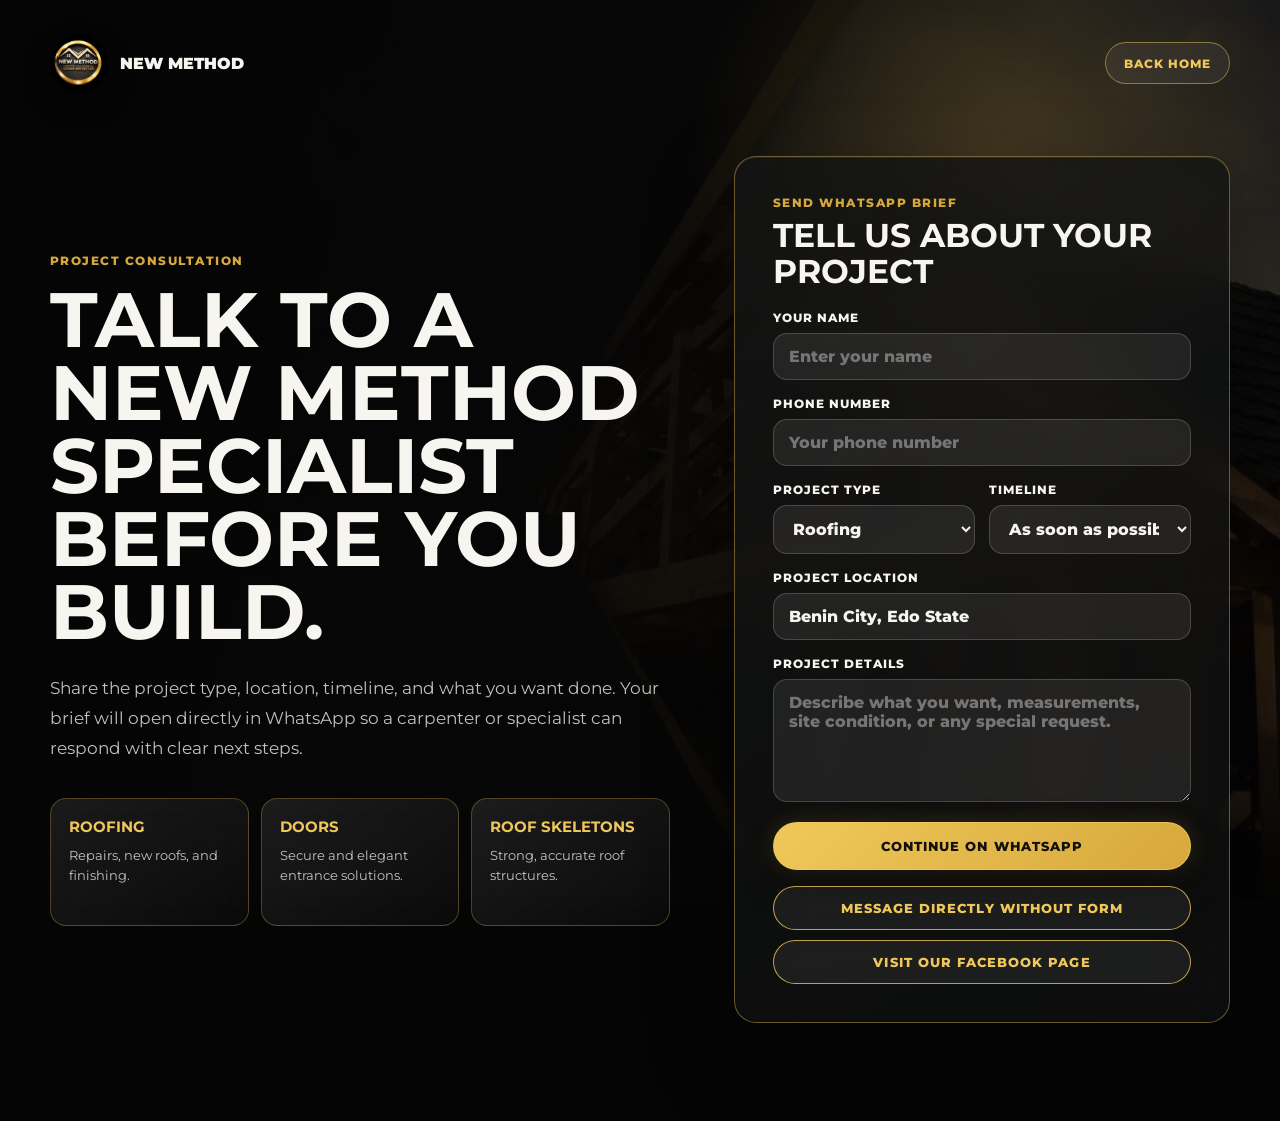
==== commit 72272d32: "Add Facebook link to consultation page" ====
--- a/consultation.html
+++ b/consultation.html
@@ -14,7 +14,7 @@
       href="https://fonts.googleapis.com/css2?family=Montserrat:wght@400;500;600;700;800;900&display=swap"
       rel="stylesheet"
     />
-    <link rel="stylesheet" href="styles.css?v=14" />
+    <link rel="stylesheet" href="styles.css?v=15" />
   </head>
   <body>
     <main class="consult-page">
@@ -115,14 +115,24 @@
             Continue On WhatsApp
           </button>
 
-          <a
-            class="direct-whatsapp"
-            href="https://wa.me/2348166090745?text=Hello%20New%20Method%2C%20I%20want%20to%20consult%20about%20a%20project."
-            target="_blank"
-            rel="noreferrer"
-          >
-            Message directly without form
-          </a>
+          <div class="consult-contact-links">
+            <a
+              class="direct-whatsapp"
+              href="https://wa.me/2348166090745?text=Hello%20New%20Method%2C%20I%20want%20to%20consult%20about%20a%20project."
+              target="_blank"
+              rel="noreferrer"
+            >
+              Message directly without form
+            </a>
+            <a
+              class="direct-facebook"
+              href="https://www.facebook.com/share/1JU5BXXb2A/"
+              target="_blank"
+              rel="noreferrer"
+            >
+              Visit our Facebook page
+            </a>
+          </div>
         </form>
       </section>
     </main>
--- a/styles.css
+++ b/styles.css
@@ -425,7 +425,8 @@
 
 .consult-button,
 .consult-submit,
-.direct-whatsapp {
+.direct-whatsapp,
+.direct-facebook {
   display: inline-flex;
   align-items: center;
   justify-content: center;
@@ -460,7 +461,9 @@
 .consult-submit:hover,
 .consult-submit:focus-visible,
 .direct-whatsapp:hover,
-.direct-whatsapp:focus-visible {
+.direct-whatsapp:focus-visible,
+.direct-facebook:hover,
+.direct-facebook:focus-visible {
   border-color: rgba(255, 230, 142, 0.95);
   box-shadow: 0 24px 48px rgba(0, 0, 0, 0.36), 0 0 36px rgba(215, 168, 59, 0.24);
   transform: translateY(-3px);
@@ -1497,7 +1500,8 @@
 }
 
 .consult-nav-link,
-.direct-whatsapp {
+.direct-whatsapp,
+.direct-facebook {
   color: var(--gold-bright);
   background: rgba(255, 255, 255, 0.06);
   backdrop-filter: blur(14px);
@@ -1829,7 +1833,13 @@
   padding: 14px 20px;
 }
 
-.direct-whatsapp {
+.consult-contact-links {
+  display: grid;
+  gap: 10px;
+}
+
+.direct-whatsapp,
+.direct-facebook {
   min-height: 44px;
   padding: 11px 16px;
 }
@@ -2276,6 +2286,7 @@
 
   .consult-submit,
   .direct-whatsapp,
+  .direct-facebook,
   .consult-nav-link {
     min-height: 48px;
   }
@@ -2566,6 +2577,7 @@
   .consult-button:hover,
   .consult-submit:hover,
   .direct-whatsapp:hover,
+  .direct-facebook:hover,
   .service-card:hover,
   .service-card:hover > img,
   .service-card:hover .project-peek img,
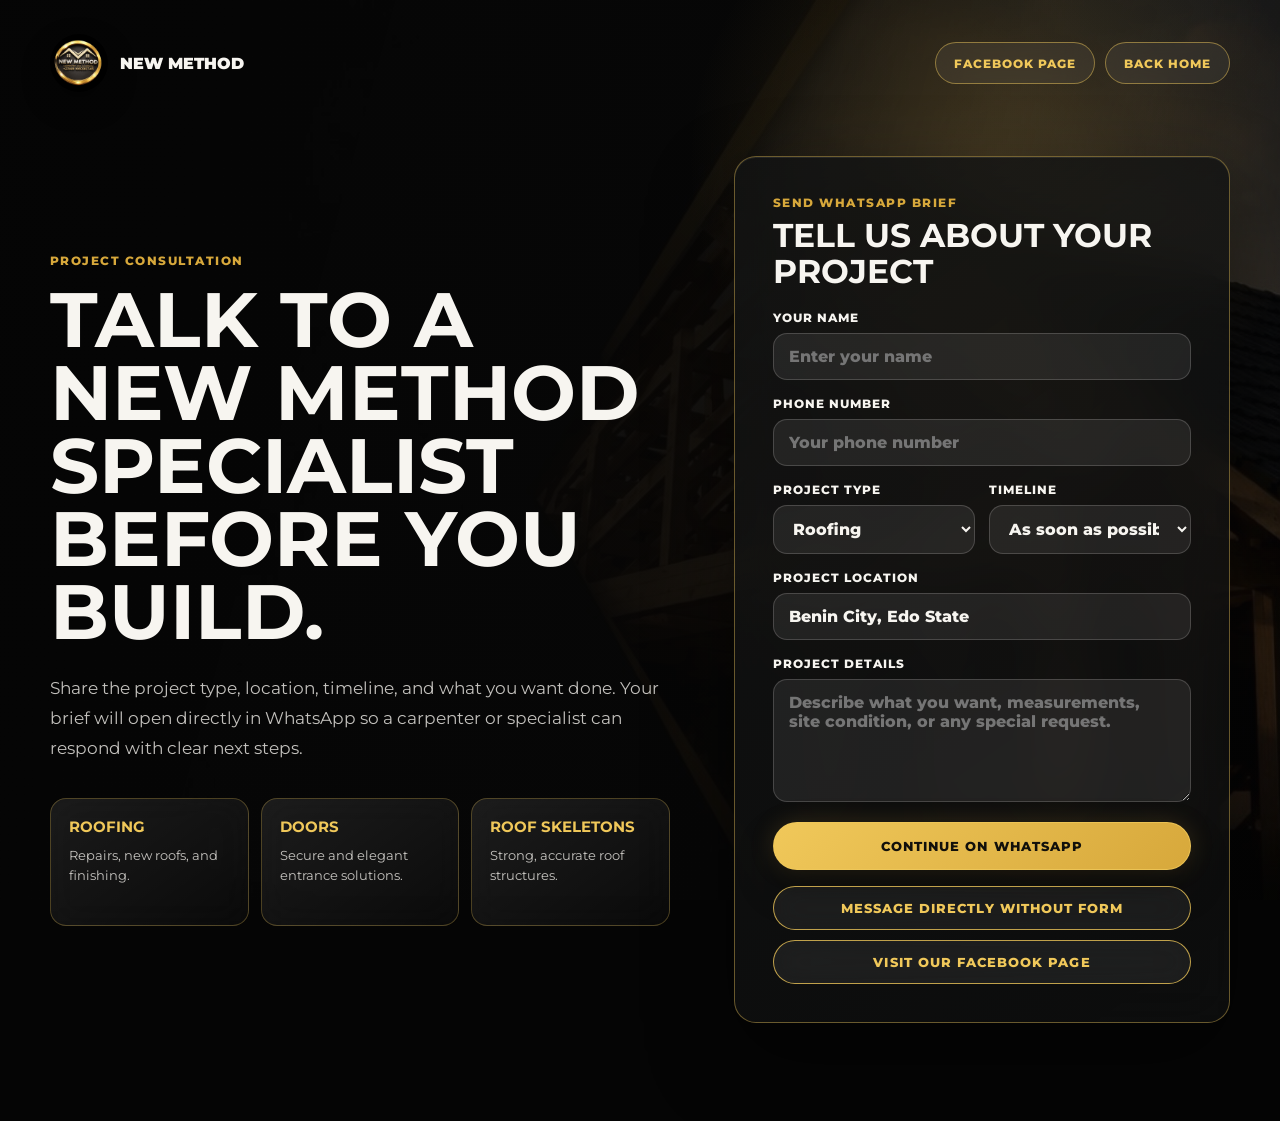
==== commit bf551927: "Update consultation Facebook link" ====
--- a/consultation.html
+++ b/consultation.html
@@ -14,7 +14,7 @@
       href="https://fonts.googleapis.com/css2?family=Montserrat:wght@400;500;600;700;800;900&display=swap"
       rel="stylesheet"
     />
-    <link rel="stylesheet" href="styles.css?v=15" />
+    <link rel="stylesheet" href="styles.css?v=16" />
   </head>
   <body>
     <main class="consult-page">
@@ -29,7 +29,17 @@
           <img src="assets/new-method-logo.jpeg" alt="New Method Carpentry and Aluminum logo" />
           <span>New Method</span>
         </a>
-        <a class="consult-nav-link" href="index.html">Back Home</a>
+        <div class="consult-header-actions">
+          <a
+            class="consult-nav-link"
+            href="https://www.facebook.com/profile.php?id=100069953556592&amp;mibextid=ZbWKwL"
+            target="_blank"
+            rel="noreferrer"
+          >
+            Facebook Page
+          </a>
+          <a class="consult-nav-link" href="index.html">Back Home</a>
+        </div>
       </header>
 
       <section class="consult-layout" aria-label="Project consultation">
@@ -126,7 +136,7 @@
             </a>
             <a
               class="direct-facebook"
-              href="https://www.facebook.com/share/1JU5BXXb2A/"
+              href="https://www.facebook.com/profile.php?id=100069953556592&amp;mibextid=ZbWKwL"
               target="_blank"
               rel="noreferrer"
             >
--- a/styles.css
+++ b/styles.css
@@ -1497,6 +1497,14 @@
   border-radius: 50%;
   object-fit: cover;
   box-shadow: 0 12px 28px rgba(0, 0, 0, 0.35);
+}
+
+.consult-header-actions {
+  display: flex;
+  flex-wrap: wrap;
+  gap: 10px;
+  align-items: center;
+  justify-content: flex-end;
 }
 
 .consult-nav-link,
@@ -2491,6 +2499,13 @@
     grid-template-columns: 1fr;
   }
 
+  .consult-header-actions {
+    display: grid;
+    grid-template-columns: repeat(2, minmax(0, 1fr));
+    width: 100%;
+    gap: 8px;
+  }
+
   .quote-mini-nav {
     display: grid;
     grid-template-columns: repeat(2, minmax(0, 1fr));
